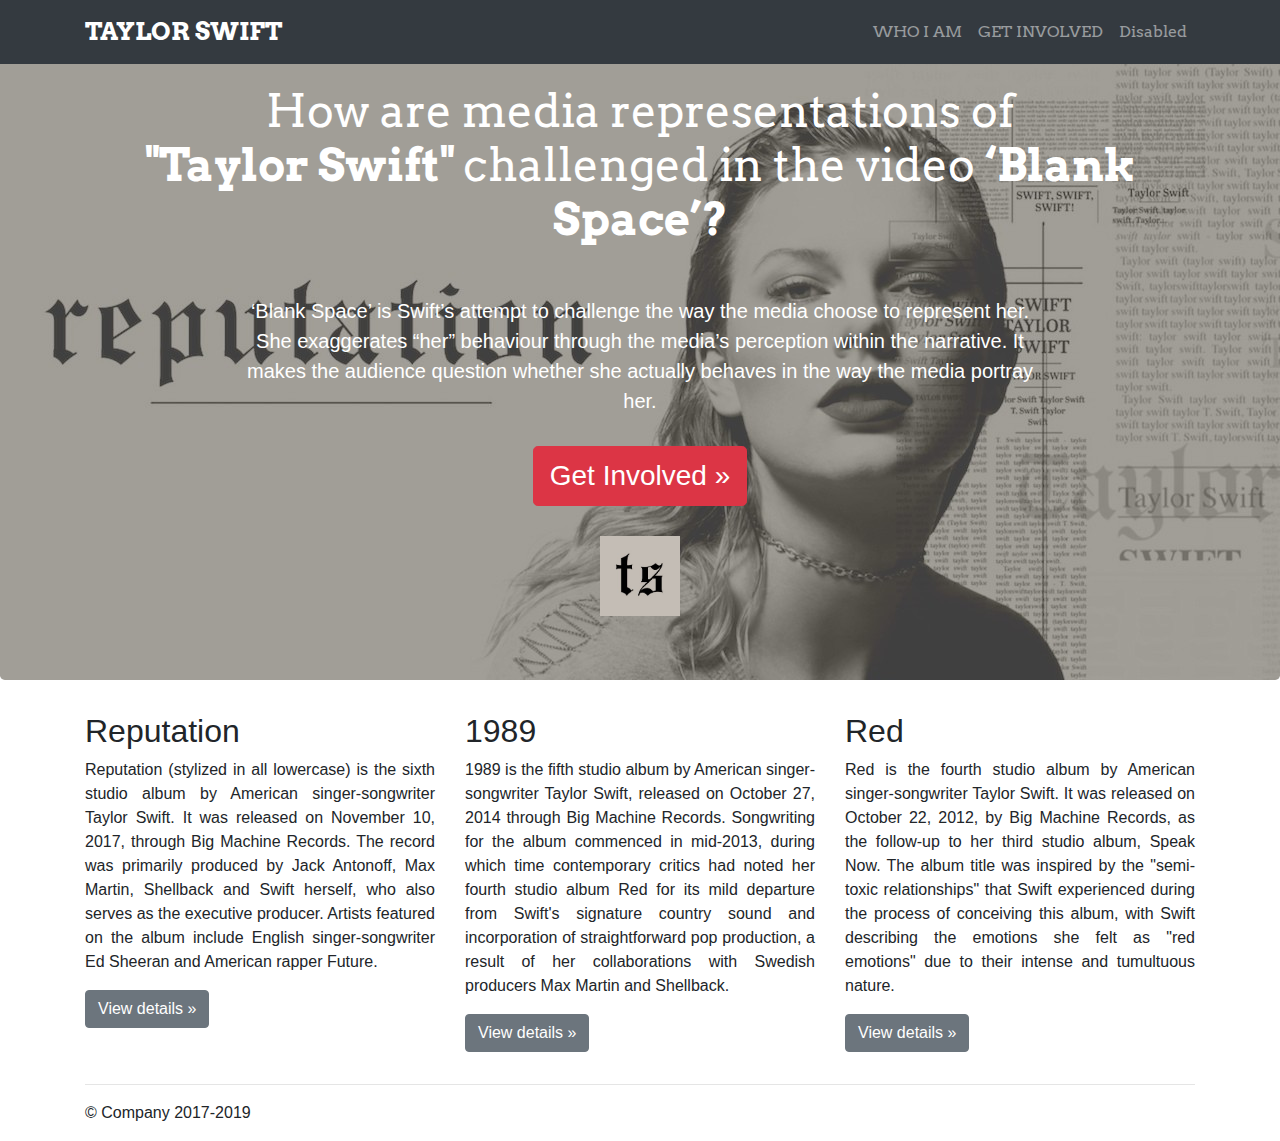
==== index.html @ 81240514 "UPLOADING FIRST PAGE" ====
<!doctype html>
<html lang="en">
  <head>
    <meta charset="utf-8">
    <meta name="viewport" content="width=device-width, initial-scale=1, shrink-to-fit=no">
    <meta name="description" content="">
    <meta name="author" content="Mark Otto, Jacob Thornton, and Bootstrap contributors">
    <meta name="generator" content="Jekyll v3.8.5">
    <title>Jumbotron Template · Bootstrap</title>

    <link rel="canonical" href="https://getbootstrap.com/docs/4.3/examples/jumbotron/">
    <!--this is google Arvo font and fontawesome-->
    <link href="https://fonts.googleapis.com/css?family=Arvo" rel="stylesheet">
    <link href="fonts/fontawesome/css/fontawesome.css" rel="stylesheet"> <!--load all styles -->


    <!-- Bootstrap core CSS -->
<link rel="stylesheet" href="https://stackpath.bootstrapcdn.com/bootstrap/4.3.1/css/bootstrap.min.css">
<link rel="stylesheet" href="css/custom.css">

    <!-- Custom styles for this template -->
    <link href="jumbotron.css" rel="stylesheet">
  </head>
  <body>
    <nav class="navbar navbar-expand-md navbar-dark fixed-top bg-dark">
      <div class="container">
        <a class="navbar-brand" href="#">TAYLOR SWIFT</a>
        <button class="navbar-toggler" type="button" data-toggle="collapse" data-target="#navbarCollapse" aria-controls="navbarCollapse" aria-expanded="false" aria-label="Toggle navigation">
          <span class="navbar-toggler-icon"></span>
        </button>
        <div class="collapse navbar-collapse">
          <ul class="nav navbar-nav ml-auto navbar-right">
            <li class="nav-item">
              <a class="nav-link" href="#">WHO I AM</a>
            </li>
            <li class="nav-item">
              <a class="nav-link" href="#">GET INVOLVED</a>
            </li>
            <li class="nav-item">
              <a class="nav-link Disabled" href="#">Disabled</a>
            </li>
          </ul>
        </div>
        </div>
      </nav>

<main role="main">

  <!-- Main jumbotron for a primary marketing message or call to action -->
  <div class="jumbotron">
    <div class="container">
      <h1 class="">How are media representations of</br> <strong>"Taylor Swift" </strong>challenged in the video <strong>‘Blank Space’?</strong></h1>
      <p>‘Blank Space’ is Swift’s attempt to challenge the way the media choose to represent her. She exaggerates “her” behaviour through the media’s perception within the narrative. It makes the audience question whether she actually behaves in the way the media portray her.</p>
      <p><a class="btn btn-danger btn-lg" href="#" role="button">Get Involved &raquo;</a></p>
    </div>
          <img class="img" src="tl.jpg" title="taylor logo" alt="TS logo" style="width:80px;height:80px";>
  </div>

  <div class="container">
    <!-- Example row of columns -->
    <div class="row">
      <div class="col-md-4">
        <h2>Reputation</h2>
        <p align="justify">Reputation (stylized in all lowercase) is the sixth studio album by American singer-songwriter Taylor Swift. It was released on November 10, 2017, through Big Machine Records. The record was primarily produced by Jack Antonoff, Max Martin, Shellback and Swift herself, who also serves as the executive producer. Artists featured on the album include English singer-songwriter Ed Sheeran and American rapper Future. </p>
        <p><a class="btn btn-secondary" href="https://en.wikipedia.org/wiki/Reputation" target="_blank" role="button">View details &raquo;</a></p>
      </div>
      <div class="col-md-4">
        <h2>1989</h2>
        <p align="justify">1989 is the fifth studio album by American singer-songwriter Taylor Swift, released on October 27, 2014 through Big Machine Records. Songwriting for the album commenced in mid-2013, during which time contemporary critics had noted her fourth studio album Red for its mild departure from Swift's signature country sound and incorporation of straightforward pop production, a result of her collaborations with Swedish producers Max Martin and Shellback. </p>
        <p><a class="btn btn-secondary" href="https://en.wikipedia.org/wiki/1989" target="_blank" role="button">View details &raquo;</a></p>
      </div>
      <div class="col-md-4">
        <h2>Red</h2>
        <p align="justify">Red is the fourth studio album by American singer-songwriter Taylor Swift. It was released on October 22, 2012, by Big Machine Records, as the follow-up to her third studio album, Speak Now. The album title was inspired by the "semi-toxic relationships" that Swift experienced during the process of conceiving this album, with Swift describing the emotions she felt as "red emotions" due to their intense and tumultuous nature.</p>
        <p><a class="btn btn-secondary" href="https://en.wikipedia.org/wiki/Red" target="_blank" role="button">View details &raquo;</a></p>
      </div>
    </div>

    <hr>

  </div> <!-- /container -->

</main>

<footer class="container">
  <p>&copy; Company 2017-2019</p>
</footer>
<script src="https://cdnjs.cloudflare.com/ajax/libs/jquery/3.3.1/jquery.slim.js"></script>
<script src="https://cdnjs.cloudflare.com/ajax/libs/popper.js/1.14.7/umd/popper.min.js"></script>
<script src="https://stackpath.bootstrapcdn.com/bootstrap/4.3.1/js/bootstrap.min.js"></script>
</html>
---- css/custom.css ----
.jumbotron{
  text-align: center;
  background-image: url("../t14.jpg");
  color: #fff;
}

.img{
  background-color: #fff;
}

.navbar-brand{
  font-family: 'Arvo', serif;
  font-size: 25px;
  font-weight: bold;
}

ul.nav, .navbar-brand{
  font-family: 'Arvo', serif;
}

.jumbotron h1{
  font-family: 'Arvo', serif;
  font-size: 45px;
  margin-top: 20px;
  margin-bottom: 50px;
}

.jumbotron p{
  margin-bottom: 30px;
  font-size: 20px;
  padding: 0px 150px;
}

.btn-lg{
  font-size: 28px;
}

.bd-placeholder-img {
  font-size: 1.125rem;
  text-anchor: middle;
  -webkit-user-select: none;
  -moz-user-select: none;
  -ms-user-select: none;
  user-select: none;
}

@media (min-width: 768px) {
  .bd-placeholder-img-lg {
    font-size: 3.5rem;
  }
}
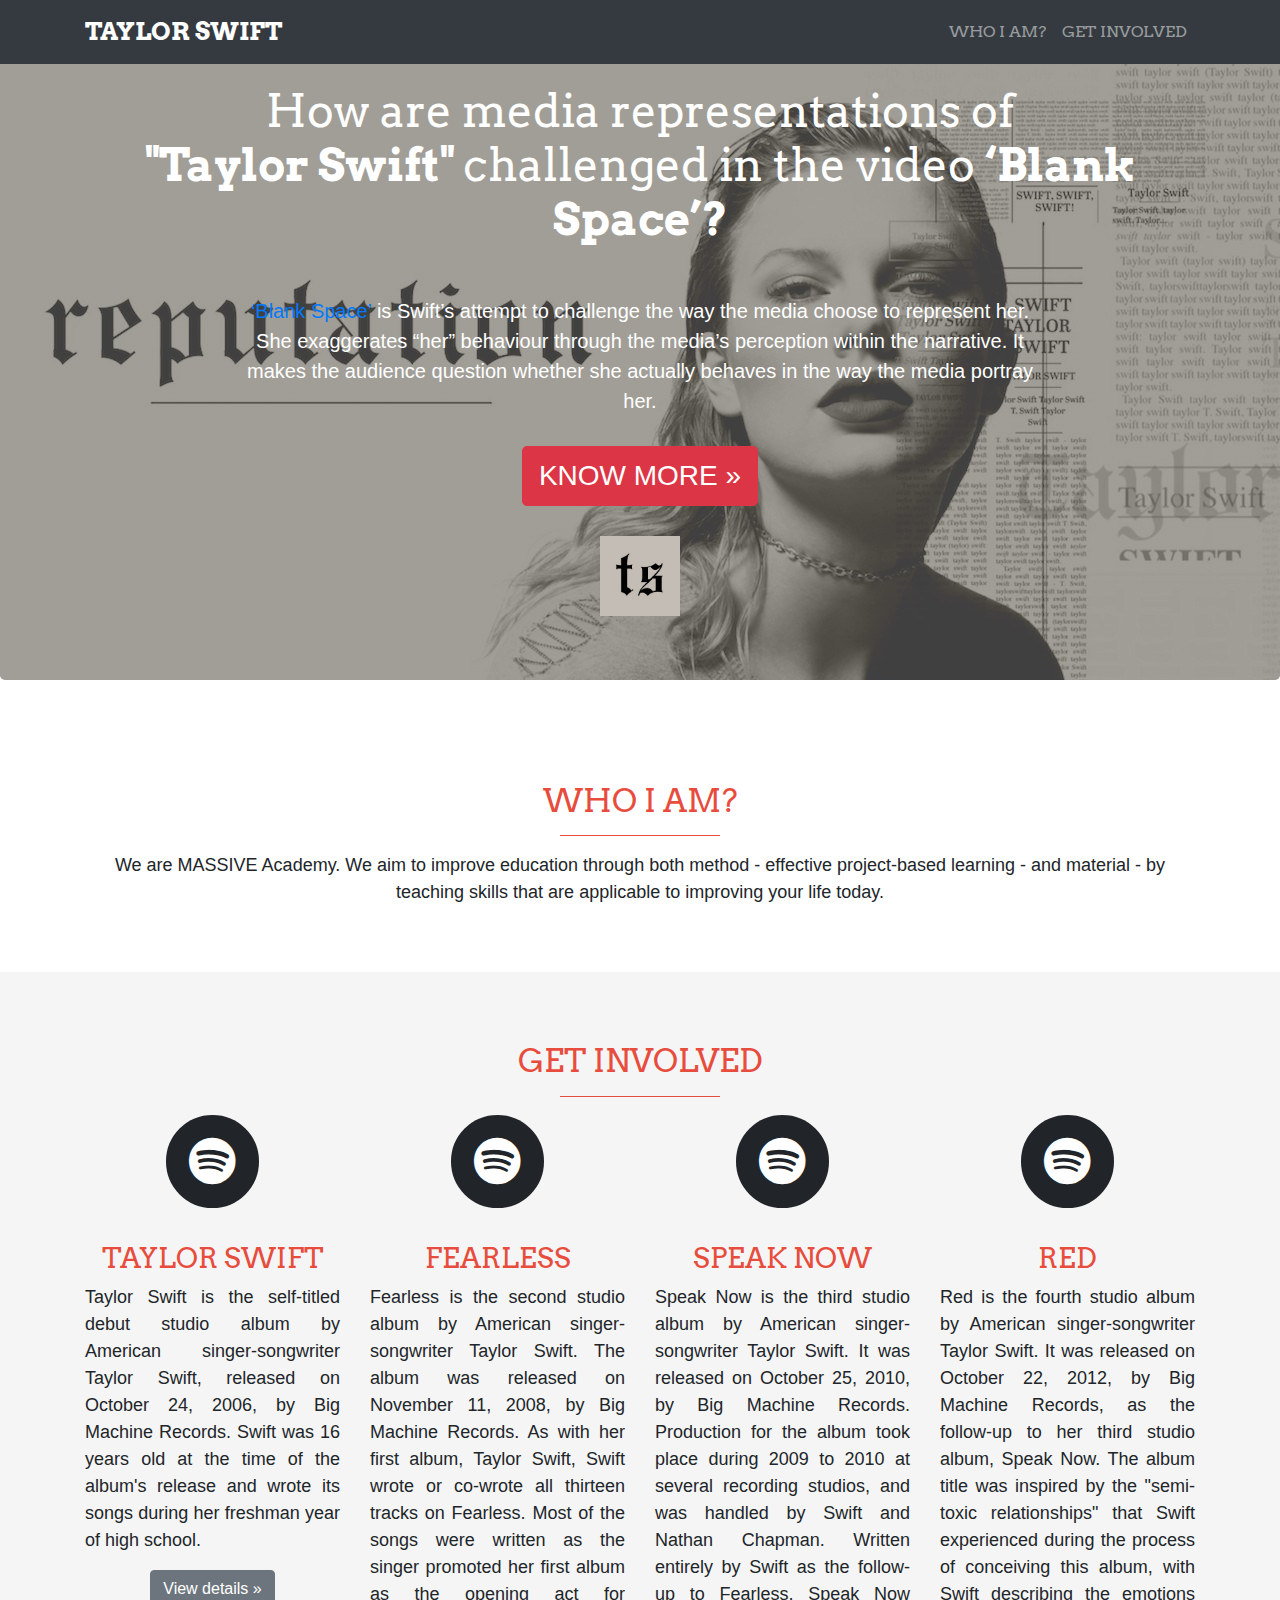
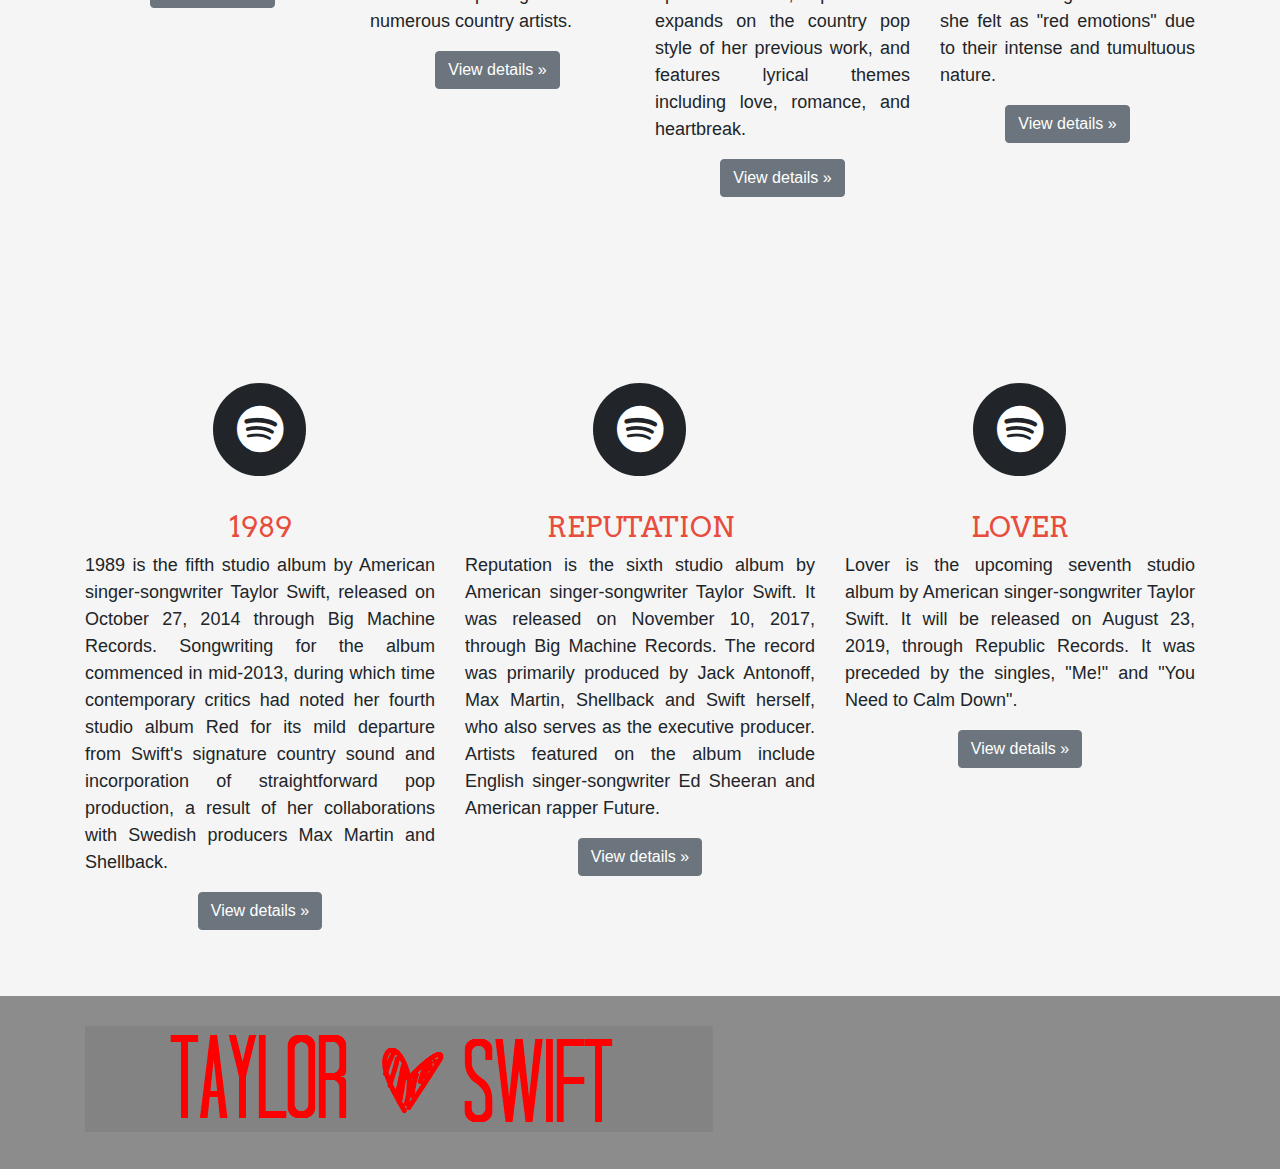
==== commit 04906fa7: "mostly completed" ====
--- a/index.html
+++ b/index.html
@@ -12,33 +12,28 @@
     <link rel="canonical" href="https://getbootstrap.com/docs/4.3/examples/jumbotron/">
     <!--this is google Arvo font and fontawesome-->
     <link href="https://fonts.googleapis.com/css?family=Arvo" rel="stylesheet">
-    <link href="fonts/fontawesome/css/fontawesome.css" rel="stylesheet"> <!--load all styles -->
+    <link href="fonts/fontawesom/css/all.css" rel="stylesheet"> <!--load all styles -->
 
 
     <!-- Bootstrap core CSS -->
 <link rel="stylesheet" href="https://stackpath.bootstrapcdn.com/bootstrap/4.3.1/css/bootstrap.min.css">
 <link rel="stylesheet" href="css/custom.css">
-
-    <!-- Custom styles for this template -->
-    <link href="jumbotron.css" rel="stylesheet">
   </head>
   <body>
+
     <nav class="navbar navbar-expand-md navbar-dark fixed-top bg-dark">
       <div class="container">
         <a class="navbar-brand" href="#">TAYLOR SWIFT</a>
-        <button class="navbar-toggler" type="button" data-toggle="collapse" data-target="#navbarCollapse" aria-controls="navbarCollapse" aria-expanded="false" aria-label="Toggle navigation">
+        <button class="navbar-toggler" type="button" data-target="collapse" data-target="#navbarCollapse">
           <span class="navbar-toggler-icon"></span>
         </button>
         <div class="collapse navbar-collapse">
           <ul class="nav navbar-nav ml-auto navbar-right">
-            <li class="nav-item">
-              <a class="nav-link" href="#">WHO I AM</a>
+            <li>
+              <a class="nav-link" href="#who">WHO I AM?</a>
             </li>
-            <li class="nav-item">
-              <a class="nav-link" href="#">GET INVOLVED</a>
-            </li>
-            <li class="nav-item">
-              <a class="nav-link Disabled" href="#">Disabled</a>
+            <li>
+              <a class="nav-link" href="#get-involved">GET INVOLVED</a>
             </li>
           </ul>
         </div>
@@ -49,44 +44,108 @@
 
   <!-- Main jumbotron for a primary marketing message or call to action -->
   <div class="jumbotron">
+    <!-- <p>this is outside container</p> -->
     <div class="container">
       <h1 class="">How are media representations of</br> <strong>"Taylor Swift" </strong>challenged in the video <strong>‘Blank Space’?</strong></h1>
-      <p>‘Blank Space’ is Swift’s attempt to challenge the way the media choose to represent her. She exaggerates “her” behaviour through the media’s perception within the narrative. It makes the audience question whether she actually behaves in the way the media portray her.</p>
-      <p><a class="btn btn-danger btn-lg" href="#" role="button">Get Involved &raquo;</a></p>
+      <p><a href="#" target="_blank">‘Blank Space’</a> is Swift’s attempt to challenge the way the media choose to represent her. She exaggerates “her” behaviour through the media’s perception within the narrative. It makes the audience question whether she actually behaves in the way the media portray her.</p>
+      <p><a class="btn btn-danger btn-lg" href="#" role="button">KNOW MORE &raquo;</a></p>
     </div>
           <img class="img" src="tl.jpg" title="taylor logo" alt="TS logo" style="width:80px;height:80px";>
   </div>
+  <div id="who">
+  <div class="container homepage">
+    <h2>Who I Am?</h2>
+    <hr>
+    <p>We are MASSIVE Academy. We aim to improve education through both method - effective project-based learning - and material - by teaching skills that are applicable to improving your life today.</p>
+  </div>
+  </div>
+  <div id="get-involved">
+  <div class="container homepage">
+    <h2>Get Involved</h2>
+    <hr>
+    <!-- Example row of columns -->
+    <div class="row">
+      <div class="col-md-3">
+        <span class="fa-stack fa-3x">
+          <i class="fas fa-circle fa-stack-2x"></i>
+          <i class="fab fa-spotify fa-stack-1x fa-inverse"></i>
+        </span>
+        <h3><br>Taylor Swift</h3>
+        <p align="justify">Taylor Swift is the self-titled debut studio album by American singer-songwriter Taylor Swift, released on October 24, 2006, by Big Machine Records. Swift was 16 years old at the time of the album's release and wrote its songs during her freshman year of high school.</p>
+        <p><a class="btn btn-secondary" href="https://en.wikipedia.org/wiki/Reputation" target="_blank" role="button">View details &raquo;</a></p>
+      </div>
+      <div class="col-md-3">
+        <span class="fa-stack fa-3x">
+          <i class="fas fa-circle fa-stack-2x"></i>
+          <i class="fab fa-spotify fa-stack-1x fa-inverse"></i>
+        </span>
+        <h3><br>Fearless</h3>
+        <p align="justify">Fearless is the second studio album by American singer-songwriter Taylor Swift. The album was released on November 11, 2008, by Big Machine Records. As with her first album, Taylor Swift, Swift wrote or co-wrote all thirteen tracks on Fearless. Most of the songs were written as the singer promoted her first album as the opening act for numerous country artists.</p>
+        <p><a class="btn btn-secondary" href="https://en.wikipedia.org/wiki/Reputation" target="_blank" role="button">View details &raquo;</a></p>
+      </div>
+      <div class="col-md-3">
+        <span class="fa-stack fa-3x">
+          <i class="fas fa-circle fa-stack-2x"></i>
+          <i class="fab fa-spotify fa-stack-1x fa-inverse"></i>
+        </span>
+        <h3><br>Speak Now</h3>
+        <p align="justify">Speak Now is the third studio album by American singer-songwriter Taylor Swift. It was released on October 25, 2010, by Big Machine Records. Production for the album took place during 2009 to 2010 at several recording studios, and was handled by Swift and Nathan Chapman. Written entirely by Swift as the follow-up to Fearless, Speak Now expands on the country pop style of her previous work, and features lyrical themes including love, romance, and heartbreak.</p>
+        <p><a class="btn btn-secondary" href="https://en.wikipedia.org/wiki/1989" target="_blank" role="button">View details &raquo;</a></p><br><br>
+      </div>
+      <div class="col-md-3">
+        <span class="fa-stack fa-3x">
+          <i class="fas fa-circle fa-stack-2x"></i>
+          <i class="fab fa-spotify fa-stack-1x fa-inverse"></i>
+        </span>
+        <h3><br>Red</h3>
+        <p align="justify">Red is the fourth studio album by American singer-songwriter Taylor Swift. It was released on October 22, 2012, by Big Machine Records, as the follow-up to her third studio album, Speak Now. The album title was inspired by the "semi-toxic relationships" that Swift experienced during the process of conceiving this album, with Swift describing the emotions she felt as "red emotions" due to their intense and tumultuous nature.</p>
+        <p><a class="btn btn-secondary" href="https://en.wikipedia.org/wiki/Red" target="_blank" role="button">View details &raquo;</a></p>
+      </div>
+    </div>
+  </div> <!-- /container -->
 
-  <div class="container">
+  <div class="container homepage">
     <!-- Example row of columns -->
     <div class="row">
       <div class="col-md-4">
-        <h2>Reputation</h2>
-        <p align="justify">Reputation (stylized in all lowercase) is the sixth studio album by American singer-songwriter Taylor Swift. It was released on November 10, 2017, through Big Machine Records. The record was primarily produced by Jack Antonoff, Max Martin, Shellback and Swift herself, who also serves as the executive producer. Artists featured on the album include English singer-songwriter Ed Sheeran and American rapper Future. </p>
-        <p><a class="btn btn-secondary" href="https://en.wikipedia.org/wiki/Reputation" target="_blank" role="button">View details &raquo;</a></p>
-      </div>
-      <div class="col-md-4">
-        <h2>1989</h2>
+        <span class="fa-stack fa-3x">
+          <i class="fas fa-circle fa-stack-2x"></i>
+          <i class="fab fa-spotify fa-stack-1x fa-inverse"></i>
+        </span>
+        <h3><br>1989</h3>
         <p align="justify">1989 is the fifth studio album by American singer-songwriter Taylor Swift, released on October 27, 2014 through Big Machine Records. Songwriting for the album commenced in mid-2013, during which time contemporary critics had noted her fourth studio album Red for its mild departure from Swift's signature country sound and incorporation of straightforward pop production, a result of her collaborations with Swedish producers Max Martin and Shellback. </p>
         <p><a class="btn btn-secondary" href="https://en.wikipedia.org/wiki/1989" target="_blank" role="button">View details &raquo;</a></p>
       </div>
       <div class="col-md-4">
-        <h2>Red</h2>
-        <p align="justify">Red is the fourth studio album by American singer-songwriter Taylor Swift. It was released on October 22, 2012, by Big Machine Records, as the follow-up to her third studio album, Speak Now. The album title was inspired by the "semi-toxic relationships" that Swift experienced during the process of conceiving this album, with Swift describing the emotions she felt as "red emotions" due to their intense and tumultuous nature.</p>
+        <span class="fa-stack fa-3x">
+          <i class="fas fa-circle fa-stack-2x"></i>
+          <i class="fab fa-spotify fa-stack-1x fa-inverse"></i>
+        </span>
+        <h3><br>Reputation</h3>
+        <p align="justify">Reputation is the sixth studio album by American singer-songwriter Taylor Swift. It was released on November 10, 2017, through Big Machine Records. The record was primarily produced by Jack Antonoff, Max Martin, Shellback and Swift herself, who also serves as the executive producer. Artists featured on the album include English singer-songwriter Ed Sheeran and American rapper Future. </p>
+        <p><a class="btn btn-secondary" href="https://en.wikipedia.org/wiki/Reputation" target="_blank" role="button">View details &raquo;</a></p>
+      </div>
+      <div class="col-md-4">
+        <span class="fa-stack fa-3x">
+          <i class="fas fa-circle fa-stack-2x"></i>
+          <i class="fab fa-spotify fa-stack-1x fa-inverse"></i>
+        </span>
+        <h3><br>Lover</h3>
+        <p align="justify">Lover is the upcoming seventh studio album by American singer-songwriter Taylor Swift. It will be released on August 23, 2019, through Republic Records. It was preceded by the singles, "Me!" and "You Need to Calm Down".</p>
         <p><a class="btn btn-secondary" href="https://en.wikipedia.org/wiki/Red" target="_blank" role="button">View details &raquo;</a></p>
       </div>
     </div>
-
-    <hr>
-
   </div> <!-- /container -->
-
+</div>
 </main>
 
-<footer class="container">
-  <p>&copy; Company 2017-2019</p>
+<footer>
+  <div class="container">
+  <p><img src="tys.png"></p>
+  </div>
 </footer>
 <script src="https://cdnjs.cloudflare.com/ajax/libs/jquery/3.3.1/jquery.slim.js"></script>
 <script src="https://cdnjs.cloudflare.com/ajax/libs/popper.js/1.14.7/umd/popper.min.js"></script>
 <script src="https://stackpath.bootstrapcdn.com/bootstrap/4.3.1/js/bootstrap.min.js"></script>
+</body>
 </html>
--- a/css/custom.css
+++ b/css/custom.css
@@ -1,3 +1,8 @@
+@font-face {
+    font-family: "FontFamily";
+    src: url("oldenglish.ttf");
+}
+
 .jumbotron{
   text-align: center;
   background-image: url("../t14.jpg");
@@ -17,7 +22,12 @@
 ul.nav, .navbar-brand{
   font-family: 'Arvo', serif;
 }
-
+/*
+.container h2, p{
+  font-family: "FontFamily";
+  font-size: 20px;
+}
+*/
 .jumbotron h1{
   font-family: 'Arvo', serif;
   font-size: 45px;
@@ -29,6 +39,12 @@
   margin-bottom: 30px;
   font-size: 20px;
   padding: 0px 150px;
+}
+
+.jumbotron a:hover{
+    color: #e74c3c;
+    text-decoration: none;
+    opacity: .8;
 }
 
 .btn-lg{
@@ -44,8 +60,44 @@
   user-select: none;
 }
 
-@media (min-width: 768px) {
-  .bd-placeholder-img-lg {
-    font-size: 3.5rem;
-  }
+.homepage{
+  text-align: center;
+  padding-top: 70px;
+  padding-bottom: 50PX;
 }
+
+.homepage h2{
+  color: #e74c3c;
+  /* font-size: 30px; */
+  font-family: 'Arvo', serif;
+  text-transform: uppercase;
+  text-align: center;
+}
+
+.homepage h3{
+  text-transform: uppercase;
+  color: #e74c3c;
+  font-family: 'Arvo', serif;
+  text-align: center;
+}
+
+.homepage p{
+  font-size: 18px;
+  font-weight: 250;
+}
+
+.homepage hr{
+  border-top: 1px solid #e74c3c;
+  width: 160px;
+  margin-top: 15px;
+}
+
+#get-involved{
+  background-color: #f5f5f5;
+}
+
+footer{
+  background-color: #8c8c8c;
+  padding-top: 30px;
+  padding-bottom: 20px;
+}
